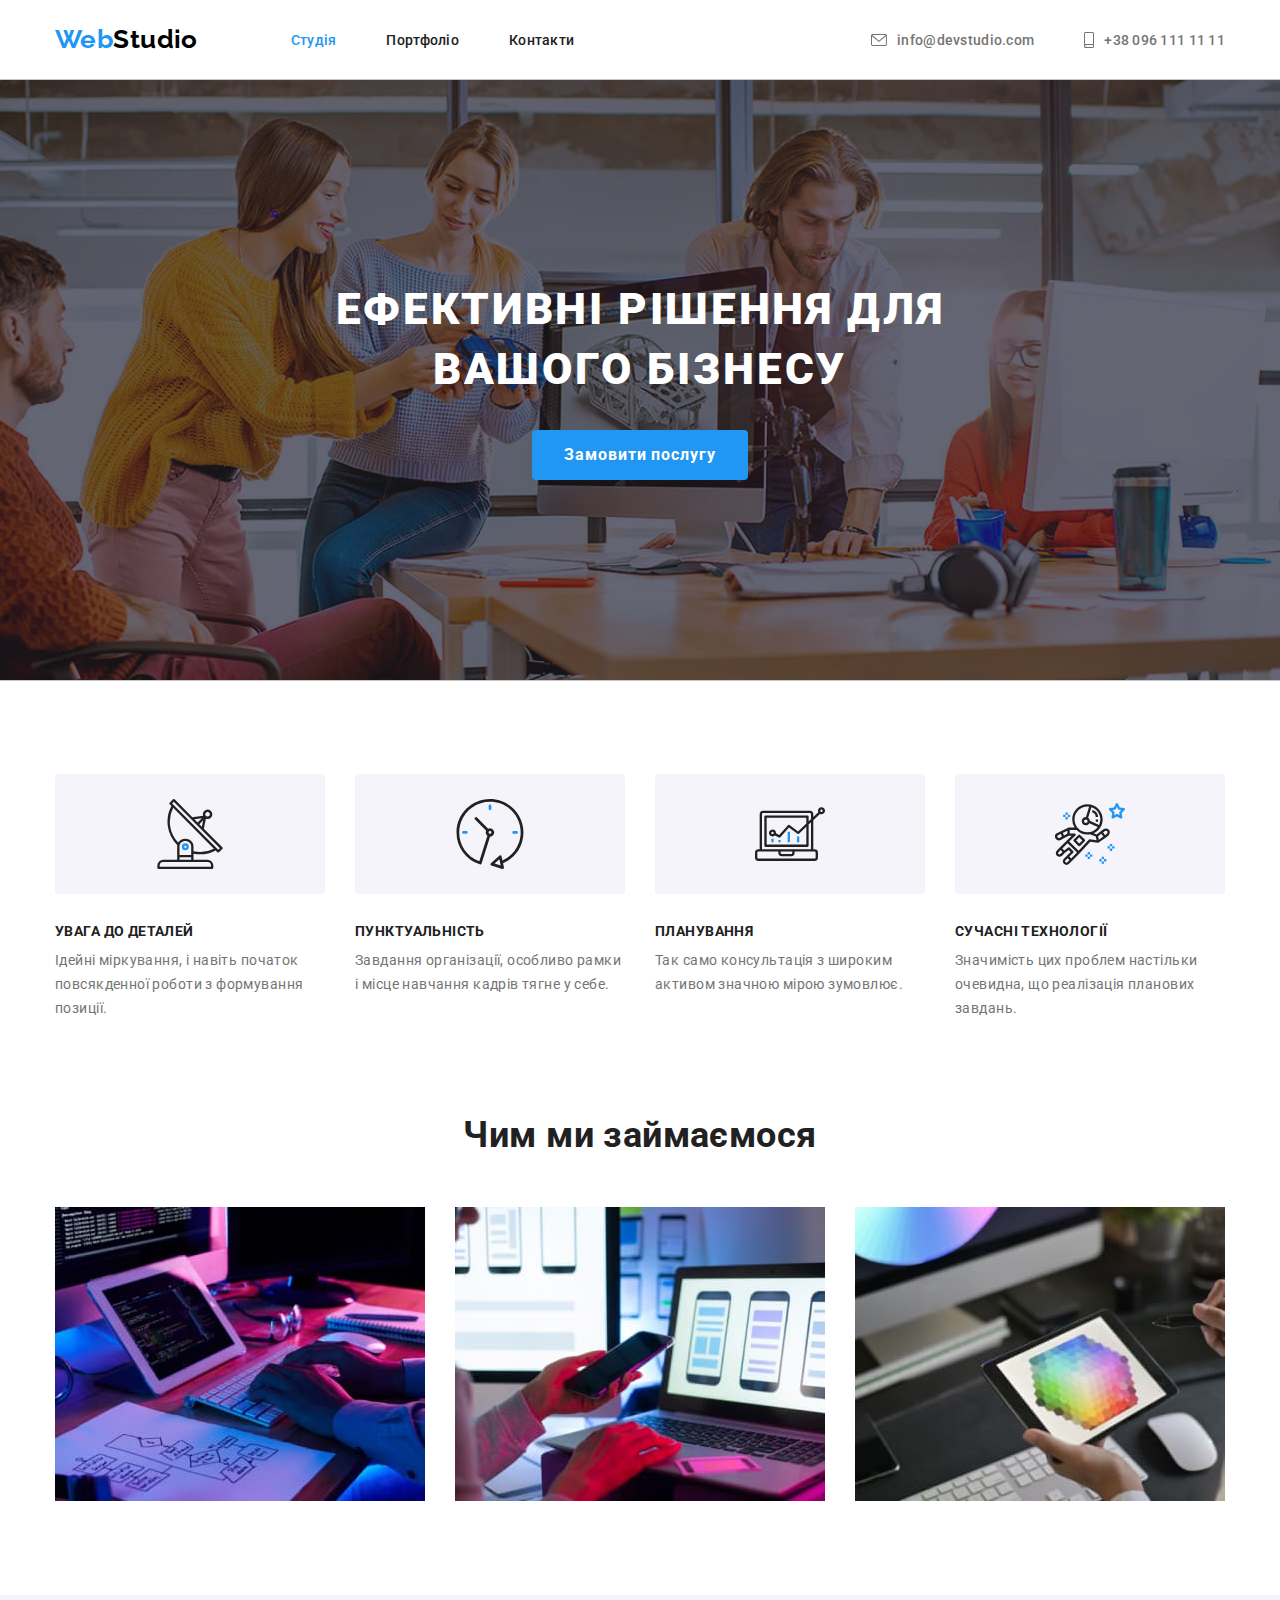
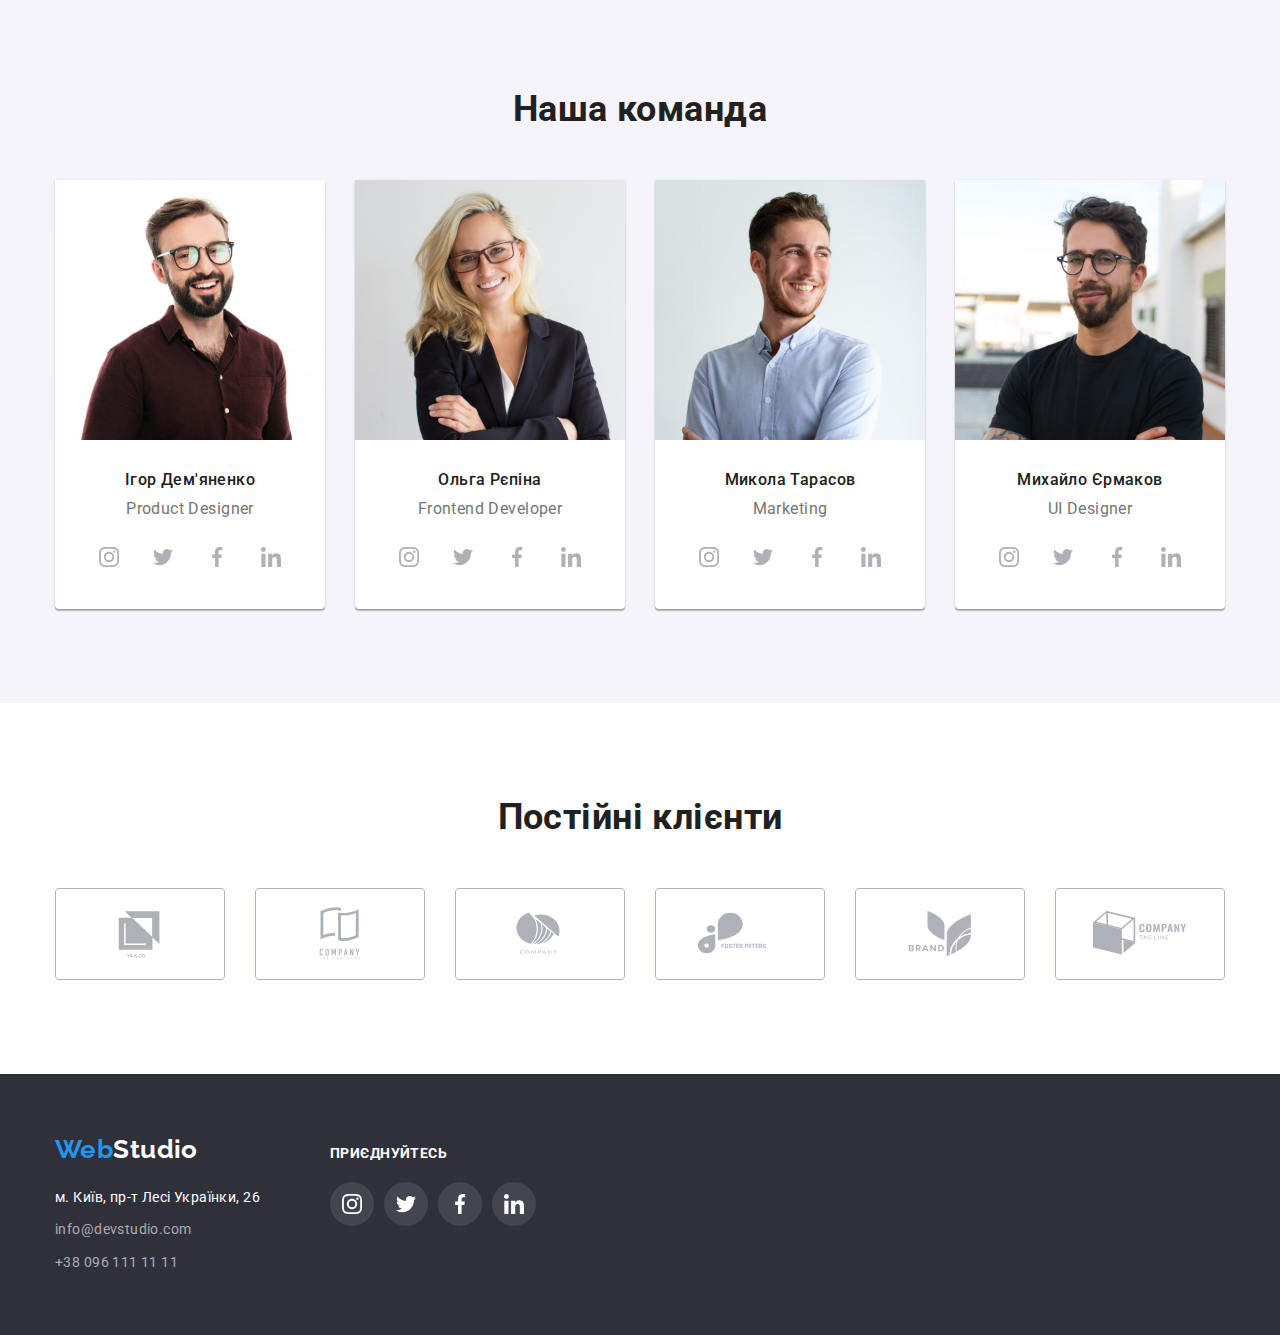
==== index.html @ a5413134 "створив репозиторій ДЗ 5" ====
<!DOCTYPE html>
<html lang="uk">
  <head>
    <meta charset="UTF-8" />
    <meta http-equiv="X-UA-Compatible" content="IE=edge" />
    <meta name="viewport" content="width=device-width, initial-scale=1.0" />
    <title>Document</title>

    <link rel="preconnect" href="https://fonts.googleapis.com" />
    <link rel="preconnect" href="https://fonts.gstatic.com" crossorigin />
    <link
      href="https://fonts.googleapis.com/css2?family=Raleway:wght@700&family=Roboto:wght@400;500;700;900&display=swap"
      rel="stylesheet"
    />
    <link
      rel="stylesheet"
      href="https://cdnjs.cloudflare.com/ajax/libs/modern-normalize/1.1.0/modern-normalize.min.css"
    />
    <link rel="stylesheet" href="./css/styles.css" />
  </head>
  <body>
    <!-- шапка   -->
    <header class="page-header">
      <div class="container main-nav">
        <nav class="page-nav">
          <a href="./index.html" class="logo page-logo">Web<span class="studio">Studio</span></a>
          <ul class="site-nav list">
            <li class="main-list">
              <a href="./index.html" class="link current nav-link">Студія</a>
            </li>
            <li class="main-list">
              <a href="./portfolio.html" class="link nav-link">Портфоліо</a>
            </li>
            <li class="main-list"><a href="./index.html" class="link nav-link">Контакти</a></li>
          </ul>
        </nav>
        <ul class="contact">
          <li class="main-contact">
            <a class="contact-link" href="mailto:info@devstudio.com"
              ><svg class="icon-contact" width="16px" height="12px">
                <use href="./images/symbol-defs.svg#icon-icon-envelope"></use></svg
              >info@devstudio.com</a
            >
          </li>
          <li class="main-contact">
            <a class="contact-link" href="tel:+380961111111">
              <svg class="icon-contact" width="10px" height="16px">
                <use href="./images/symbol-defs.svg#icon-icon-smartphone"></use></svg
              >+38 096 111 11 11</a
            >
          </li>
        </ul>
      </div>
    </header>
    <!-- головне  -->
    <main>
      <section class="hero overlay">
        <div class="container">
          <h1 class="hero-title">Ефективні рішення для вашого бізнесу</h1>
          <button type="button" class="button primary">Замовити послугу</button>
        </div>
      </section>
      <!-- особливості -->
      <section class="section">
        <div class="container">
          <h2 class="visually-hidden">Наші переваги</h2>
          <ul class="feature-list list">
            <li class="title-text">
              <div class="icon-background">
                <svg class="icon-feature" width="70px" height="70px">
                  <use href="./images/symbol-defs.svg#icon-icon-antenna"></use>
                </svg>
              </div>
              <h3 class="title">УВАГА ДО ДЕТАЛЕЙ</h3>
              <p class="text">
                Ідейні міркування, і навіть початок повсякденної роботи з формування позиції.
              </p>
            </li>
            <li class="title-text">
              <div class="icon-background">
                <svg class="icon-feature" width="70px" height="70px">
                  <use href="./images/symbol-defs.svg#icon-icon-clock"></use>
                </svg>
              </div>
              <h3 class="title">ПУНКТУАЛЬНІСТЬ</h3>
              <p class="text">
                Завдання організації, особливо рамки і місце навчання кадрів тягне у себе.
              </p>
            </li>
            <li class="title-text">
              <div class="icon-background">
                <svg class="icon-feature" width="70px" height="70px">
                  <use href="./images/symbol-defs.svg#icon-icon-diagram"></use>
                </svg>
              </div>
              <h3 class="title">ПЛАНУВАННЯ</h3>
              <p class="text">Так само консультація з широким активом значною мірою зумовлює.</p>
            </li>
            <li class="title-text">
              <div class="icon-background">
                <svg class="icon-feature" width="70px" height="70px">
                  <use href="./images/symbol-defs.svg#icon-icon-astronaut"></use>
                </svg>
              </div>
              <h3 class="title">СУЧАСНІ ТЕХНОЛОГІЇ</h3>
              <p class="text">
                Значимість цих проблем настільки очевидна, що реалізація планових завдань.
              </p>
            </li>
          </ul>
        </div>
      </section>

      <!-- чим ми займаємось -->
      <section class="section section-sidebar">
        <div class="container">
          <h2 class="section-title">Чим ми займаємося</h2>
          <ul class="list text-list">
            <li class="list-img">
              <img src="./images/img.jpg" alt="HTML-розмітка всіх елементів макета" width="370" />
            </li>
            <li class="list-img">
              <img src="./images/css.jpg" alt="CSS оформлення зовнішній вигляд." width="370" />
            </li>
            <li class="list-img">
              <img src="./images/js.jpg" alt="завдаєм кольори" width="370" />
            </li>
          </ul>
        </div>
      </section>
      <!-- наша команда -->
      <section class="section team">
        <div class="container">
          <h2 class="section-title">Наша команда</h2>
          <ul class="team-list list">
            <li class="team-text">
              <img src="./images/Product.jpg" alt="Product Designer" width="270" />
              <div class="aside">
                <h3>Ігор Дем'яненко</h3>
                <p>Product Designer</p>
                <ul class="list team-list-link">
                  <li>
                    <a class="team-link" href=""
                      ><svg class="team-svg" width="20" height="20">
                        <use href="./images/symbol-defs.svg#icon-icon-instagram"></use></svg
                    ></a>
                  </li>
                  <li>
                    <a class="team-link" href=""
                      ><svg class="team-svg" width="20" height="20">
                        <use href="./images/symbol-defs.svg#icon-icon-twitter"></use></svg
                    ></a>
                  </li>
                  <li>
                    <a class="team-link" href=""
                      ><svg class="team-svg" width="20" height="20">
                        <use href="./images/symbol-defs.svg#icon-icon-facebook"></use></svg
                    ></a>
                  </li>
                  <li>
                    <a class="team-link" href=""
                      ><svg class="team-svg" width="20" height="20">
                        <use href="./images/symbol-defs.svg#icon-icon-linkedin"></use></svg
                    ></a>
                  </li>
                </ul>
              </div>
            </li>
            <li class="team-text">
              <img src="./images/Frontend.jpg" alt="Frontend Developer" width="270" />
              <div class="aside">
                <h3>Ольга Рєпіна</h3>
                <p>Frontend Developer</p>
                <ul class="list team-list-link">
                  <li>
                    <a class="team-link" href=""
                      ><svg class="team-svg" width="20" height="20">
                        <use href="./images/symbol-defs.svg#icon-icon-instagram"></use></svg
                    ></a>
                  </li>
                  <li>
                    <a class="team-link" href=""
                      ><svg class="team-svg" width="20" height="20">
                        <use href="./images/symbol-defs.svg#icon-icon-twitter"></use></svg
                    ></a>
                  </li>
                  <li>
                    <a class="team-link" href=""
                      ><svg class="team-svg" width="20" height="20">
                        <use href="./images/symbol-defs.svg#icon-icon-facebook"></use></svg
                    ></a>
                  </li>
                  <li>
                    <a class="team-link" href=""
                      ><svg class="team-svg" width="20" height="20">
                        <use href="./images/symbol-defs.svg#icon-icon-linkedin"></use></svg
                    ></a>
                  </li>
                </ul>
              </div>
            </li>
            <li class="team-text">
              <img src="./images/Marketing.jpg" alt="Marketing" width="270" />
              <div class="aside">
                <h3>Микола Тарасов</h3>
                <p>Marketing</p>
                <ul class="list team-list-link">
                  <li>
                    <a class="team-link" href=""
                      ><svg class="team-svg" width="20" height="20">
                        <use href="./images/symbol-defs.svg#icon-icon-instagram"></use></svg
                    ></a>
                  </li>
                  <li>
                    <a class="team-link" href=""
                      ><svg class="team-svg" width="20" height="20">
                        <use href="./images/symbol-defs.svg#icon-icon-twitter"></use></svg
                    ></a>
                  </li>
                  <li>
                    <a class="team-link" href=""
                      ><svg class="team-svg" width="20" height="20">
                        <use href="./images/symbol-defs.svg#icon-icon-facebook"></use></svg
                    ></a>
                  </li>
                  <li>
                    <a class="team-link" href=""
                      ><svg class="team-svg" width="20" height="20">
                        <use href="./images/symbol-defs.svg#icon-icon-linkedin"></use></svg
                    ></a>
                  </li>
                </ul>
              </div>
            </li>
            <li class="team-text">
              <img src="./images/Designer.jpg" alt="UI Designer" width="270" />
              <div class="aside">
                <h3>Михайло Єрмаков</h3>
                <p>UI Designer</p>
                <ul class="list team-list-link">
                  <li>
                    <a class="team-link" href=""
                      ><svg class="team-svg" width="20" height="20">
                        <use href="./images/symbol-defs.svg#icon-icon-instagram"></use></svg
                    ></a>
                  </li>
                  <li>
                    <a class="team-link" href=""
                      ><svg class="team-svg" width="20" height="20">
                        <use href="./images/symbol-defs.svg#icon-icon-twitter"></use></svg
                    ></a>
                  </li>
                  <li>
                    <a class="team-link" href=""
                      ><svg class="team-svg" width="20" height="20">
                        <use href="./images/symbol-defs.svg#icon-icon-facebook"></use></svg
                    ></a>
                  </li>
                  <li>
                    <a class="team-link" href=""
                      ><svg class="team-svg" width="20" height="20">
                        <use href="./images/symbol-defs.svg#icon-icon-linkedin"></use></svg
                    ></a>
                  </li>
                </ul>
              </div>
            </li>
          </ul>
        </div>
      </section>
      <!--постійні клієнти-->
      <section class="section">
        <div class="container">
          <h2 class="section-title">Постійні клієнти</h2>
          <ul class="list svg-logo">
            <li class="svg-logo-list">
              <a class="svg-logo-link" href=""
                ><svg class="icon-svg" width="106px" height="60px">
                  <use href="./images/symbol-defs.svg#icon-icon-Logo"></use>
                </svg>
              </a>
            </li>
            <li class="svg-logo-list">
              <a class="svg-logo-link" href=""
                ><svg class="icon-svg" width="106px" height="60px">
                  <use href="./images/symbol-defs.svg#icon-icon-Logo1"></use>
                </svg>
              </a>
            </li>
            <li class="svg-logo-list">
              <a class="svg-logo-link" href=""
                ><svg class="icon-svg" width="106px" height="60px">
                  <use href="./images/symbol-defs.svg#icon-icon-Logo2"></use>
                </svg>
              </a>
            </li>
            <li class="svg-logo-list">
              <a class="svg-logo-link" href=""
                ><svg class="icon-svg" width="106px" height="60px">
                  <use href="./images/symbol-defs.svg#icon-icon-Logo3"></use>
                </svg>
              </a>
            </li>
            <li class="svg-logo-list">
              <a class="svg-logo-link" href=""
                ><svg class="icon-svg" width="106px" height="60px">
                  <use href="./images/symbol-defs.svg#icon-icon-Logo4"></use>
                </svg>
              </a>
            </li>
            <li class="svg-logo-list">
              <a class="svg-logo-link" href=""
                ><svg class="icon-svg" width="106px" height="60px">
                  <use href="./images/symbol-defs.svg#icon-icon-Logo5"></use>
                </svg>
              </a>
            </li>
          </ul>
        </div>
      </section>
    </main>
    <!-- підвал -->
    <footer class="footer">
      <div class="container footer-container">
        <div class="footer-logo-contact">
          <a href="./index.html" class="logo footer-logo"
            >Web<span class="footer-studio">Studio</span></a
          >
          <address class="footer-list">
            <ul class="list">
              <li class="footer-contact-list">
                <a
                  class="footer-link"
                  href="https://goo.gl/maps/CPtrU1FHBa2aNyZL9"
                  target="_blank"
                  rel="noopener noreferrer nofollow"
                  >м. Київ, пр-т Лесі Українки, 26</a
                >
              </li>
              <li class="footer-contact-list">
                <a class="footer-contact" href="mailto:info@devstudio.com">info@devstudio.com</a>
              </li>
              <li class="footer-contact-list">
                <a class="footer-contact" href="telto:+380961111111">+38 096 111 11 11</a>
              </li>
            </ul>
          </address>
        </div>
        <div class="social">
          <p class="title-svg">приєднуйтесь</p>
          <ul class="list footer-list-link">
            <li class="list-svg">
              <a class="footer-link-svg" href=""
                ><svg class="footer-svg" width="20" height="20">
                  <use href="./images/symbol-defs.svg#icon-icon-instagram"></use></svg
              ></a>
            </li>
            <li class="list-svg">
              <a class="footer-link-svg" href=""
                ><svg class="footer-svg" width="20" height="20">
                  <use href="./images/symbol-defs.svg#icon-icon-twitter"></use></svg
              ></a>
            </li>
            <li class="list-svg">
              <a class="footer-link-svg" href=""
                ><svg class="footer-svg" width="20" height="20">
                  <use href="./images/symbol-defs.svg#icon-icon-facebook"></use></svg
              ></a>
            </li>
            <li class="list-svg">
              <a class="footer-link-svg" href=""
                ><svg class="footer-svg" width="20" height="20">
                  <use href="./images/symbol-defs.svg#icon-icon-linkedin"></use></svg
              ></a>
            </li>
          </ul>
        </div>
      </div>
    </footer>
  </body>
</html>
---- css/styles.css ----
:root {
        --primari-text-color: #212121;
        --title-text-color: #757575;
        --team-text--background: #ffffff;
        --accent-color: #2196f3;
        --primary-bg-color: #ffffff;
        --studio: #000000;
        --background: #f5f4fa;
        --contact: rgb(255, 255, 255, 0.6);
        --heder-footer: #2f303a;
        --border--headr: #ececec;
        --buttun: #188ce8;
        --border--icon: #eeeeee;
        --link-f-in-twit: #afb1b8;
        --outline--background-color: #c4c4c4;}
    *,
    *::before,
    *::after {
    box-sizing: border-box;}
    
body {
    background-color: var(--primary-bg-color);
    color: var(--primari-text-color);
    font-family: Roboto, sans-serif;
    font-size: 14px;
    letter-spacing: 0.03em;}
h1,
h2,
h3,
p {
    margin: 0;}
ul {
    margin: 0;
    padding-left: 0;}
img {
    display: block;
    max-width: 100%;
    height: auto;}
address {
    font-style: normal;
}
.container {
    margin: 0 auto;
    max-width: 1200px;
    padding: 0 15px}

.page-header {
    height: 80px;
    border-bottom: 1px solid var(--border--headr);}
.page-nav,
.main-nav {
    display: flex;
    align-items: center;}
.main-list:not(:last-child) {
    margin-right: 50px;}
.main-contact {
    align-items: center;
    font-style: normal;
    font-weight: 500;
    font-size: 14px;
    line-height: 16px;
    letter-spacing: 0.02em;
}
.main-contact:not(:last-child) {
    margin-right: 50px;
}
.page-logo {
    margin-right: 93px;
    padding-top: 23px;
    padding-bottom: 23px;}
.logo {
    color: var(--accent-color);
    text-decoration: none;
    font-family: 'Raleway', sans-serif;
    font-weight: 700;
    font-size: 26px;
    line-height: 1.2;}
.studio {
    color: var(--studio);
    margin: 0;}

.nav-link {
    font-weight: 500;
    line-height: 1.14;
    letter-spacing: 0.02em;
    padding: 32px 0;}
.site-nav {
    display: flex;
    font-family: 'Roboto';
    font-style: normal;
    font-weight: 500;
    font-size: 14px;
    line-height: 16px;
    letter-spacing: 0.02em;}

.link:hover,
.link:focus {
    color: var(--accent-color);}
.link {
    color: inherit;
    text-decoration: none;}
.link.current {
    color: var(--accent-color);}
.contact {
    display: flex;
    margin-left: auto;
    list-style: none;
}
.contact.list {
    font-weight: 500;
    line-height: 1.14;
    margin-left: auto;
    letter-spacing: 0.02em;}
.list{
    list-style: none;
    margin: 0;
    padding-left: 0;}
.list-img {
    max-width: 1200px;
    height: auto;}
.list-img:not(:last-child) {
    margin-right: 30px;}
.contact-link {
    color: var(--title-text-color);
    text-decoration: none;
    padding: 32px 0;
    display: flex;
    align-items: center;}
.contact-link .icon-contact {
    margin-right: 10px;
    fill: currentColor;}
.contact.list {
    font-weight: 500;
    line-height: 1.14;
    letter-spacing: 0.02em;}

.contact-link:hover,
.contact-link:focus {
    color: var(--accent-color);}
.hero {
    padding-top: 200px;
    padding-bottom: 200px;
    background-color: var(--outline--background-color);}
.hero, .footer {
    background-color: var(--heder-footer);}
.footer{
    padding-top: 60px;
    padding-bottom: 60px;
    background-color: var(--heder-footer);}
.footer-container {
    display: flex;
    align-items: baseline;}
.hero-title {
    color: var(--primary-bg-color);
    font-family: 'Roboto';
    font-weight: 900;
    font-size: 44px;
    line-height: 1.36;
    text-align: center;
    letter-spacing: 0.06em;
    text-transform: uppercase;
    width: 696px;
    margin: 0 auto;
    margin-bottom: 30px;}
.section.portfolio {
    padding: 94px 0;}
.visually-hidden {
    position: absolute;
    width: 1px;
    height: 1px;
    margin: -1px;
    border: 0;
    padding: 0;
    white-space: nowrap;
    clip-path: inset(100%);
    clip: rect(0 0 0 0);
    overflow: hidden;}
.button {
    font-family: 'Roboto';
    cursor: pointer;
    border: 1px solid transparent;
    display: block;
    font-size: 16px;
    text-align: center;
    font-weight: 500;
    margin: 0 auto;
    box-sizing: border-box;}
.button.secodary {
    color: var(--primari-text-color);
    background-color: var(--background);
    padding: 6px 22px;
    line-height: 1.6;
    letter-spacing: 0.03em;
    border-radius: 4px;
    border: none;}
.button-secodary {
    display: flex;
    justify-content: center;
    margin-bottom: 50px;}
.button.btn {
    padding: 6px 25px;}
.button.secodary:hover,
.button.secodary:focus {
    color: var(--primary-bg-color);
    background-color: var(--accent-color);
    box-shadow: 0px 3px 1px rgba(0, 0, 0, 0.1), 0px 1px 2px rgba(0, 0, 0, 0.08),
    0px 2px 2px rgba(0, 0, 0, 0.12);}
.btn-secodary:not(:last-child) {
    margin:0 8px 0 0;}
.button.primary:hover,
.button.primary:focus {
    background: var(--buttun);
    box-shadow: 0 4px 4px rgb(0, 0, 0, 0.15);}
.button.btn {
    padding: 6px 25px;}
.button.primary {
    color: var(--primary-bg-color);
    background-color: var(--accent-color);
    min-width: 216px;
    padding: 10px 32px;
    font-weight: 700;
    line-height: 1.88;
    display: flex;
    border-radius: 4px;
    text-align: center;
    align-items: center;
    letter-spacing: 0.06em;
    border: none;
    justify-content: center;}
.feature-list {
    display: flex;}
.feature-list .text {
    color: var(--title-text-color);
    line-height: 1.7;}
.feature-list .title {
    font-size: 14px;
    font-weight: 700;
    line-height: 1.1;
    text-transform: uppercase;
    margin-bottom: 10px;}
.title-text {
    max-width: 270px;
}
.title-text:not(:last-child) {
    margin-right: 30px;}
.text-list {
    display: flex;}
.section {
    padding-top: 94px;
    padding-bottom: 94px;}
.section-sidebar {
    padding-top: 0;}
.section-title {
    color: var(--primari-text-color);
    font-weight: 700;
    font-size: 36px;
    line-height: 1.16;
    text-align: center;
    margin-bottom: 50px;}
.menu-team {
    padding-bottom: 94px;}
.team {
    background-color: var(--background);}
.team-text {
    background-color: var(--primary-bg-color);
    max-width: 270px;
    display: block;
    box-shadow: 0px 1px 3px rgba(0, 0, 0, 0.12), 0px 1px 1px rgba(0, 0, 0, 0.14),
    0px 2px 1px rgba(0, 0, 0, 0.2);
    border-radius: 0px 0px 4px 4px;}
.team-text:not(:last-child) {
    margin-right: 30px;}
.team-list {
    display: flex;}
.team-list h3 {
    font-family: 'Roboto';
    font-weight: 500;
    font-size: 16px;
    line-height: 1.2;
    margin-bottom: 10px;}
.team-list p {
    color: var(--title-text-color);
    font-size: 16px;
    line-height: 1.2;
    margin-bottom: 16px;}
.aside {
    padding: 30px;
    text-align: center;}
.footer-list {
    font-style: normal;
    margin-top: 20px;}
.team-list-link {
    display: flex;
    justify-content: center;
    gap: 10px;}
.team-link {
    display: flex;
    align-items: center;
    justify-content: center;
    width: 44px;
    height: 44px;
    border-radius: 50%;
    color: var(--link-f-in-twit);}
.team-link:hover,
.team-link:focus {
    color: var(--team-text--background);
    background-color: var(--accent-color);}
.footer-link,
.footer-studio {
    color: var(--primary-bg-color);
    text-decoration: none;}
.footer-contact {
    color: var(--contact);
    text-decoration: none;}
.footer-logo-contact {
    margin-right: 70px;}
.footer .list {
    line-height: 1.7;}
.footer-list-link {
    display: flex;}

.footer-link:hover,
.footer-link:focus {
    color: var(--accent-color);}
.footer-contact-list:not(:last-child) {
    margin-bottom: 9px;}
.footer-contact {
    color: var(--contact);
    text-decoration: none;}
.footer-contact:hover,
.footer-contact:focus {
    color: var(--accent-color);}
.sidebar {
    display: flex;
    flex-wrap: wrap;}
.sidebar a {
    color: var(--primari-text-color);
    text-decoration: none;}
.sidebar h2 {
    font-weight: 700;
    font-size: 18px;
    line-height: 2;
    letter-spacing: 0.06em;}
.sidebar p {
    color: var(--title-text-color);
    font-size: 16px;
    line-height: 1.9;
    font-family: 'Roboto';
    font-style: normal;
    font-weight: 400;
    line-height: 30px;
    letter-spacing: 0.03em;}
.sidebar-list {
    width: calc((100% - 60px) / 3);
    margin-right: 30px;
    margin-bottom: 30px;}
.sidebar-list:nth-child(3n) {
    margin-right: 0;}
.sidebar-list:nth-last-child(-n + 3) {
    margin-bottom: 0;}
.sidebar-text {
    padding: 20px 24px;
    border-right: 1px solid var(--border--icon);
    border-left: 1px solid var(--border--icon);
    border-bottom: 1px solid var(--border--icon);}
.sidebar-text h2 {
    margin-bottom: 4px;
    font-family: 'Roboto';
    font-style: normal;
    font-weight: 700;
    font-size: 18px;
    line-height: 36px;
    letter-spacing: 0.06em;}


/* ===SVG===*/

.overlay {
    max-width: 1600px;
    height: 600px;
    margin-left: auto;
    margin-right: auto;
    outline: 1px solid var(--outline--background-color);
    background-image: linear-gradient(to right, rgba(47, 48, 58, 0.4), rgba(47, 48, 58, 0.4)),
        url('../images/hero.jpg');
    background-repeat: no-repeat;
    background-position: center;
    background-size: cover;
}
.icon-background {
    display: inline-flex;
    width: 270px;
    height: 120px;
    border-radius: 4px;
    background-color: var(--background);
    margin-bottom: 30px;
    align-items: center;
    justify-content: center;
    background-position: center;}

.icon-feature {
    background-repeat: no-repeat;
    background-size: contain;}

.team-svg {
    fill: currentColor;}
.svg-logo {
    display: flex;}
.svg-logo-list:not(:last-child) {
    width: calc((100% - 150px) / 6);
    margin-right: 30px;
}

.svg-logo-link {
    display: flex;
    align-items: center;
    justify-content: center;
    width: 170px;
    height: 92px;
    border: 1px solid var(--link-f-in-twit);
    border-radius: 4px;
    color: var(--link-f-in-twit);}

.icon-svg {
    fill: currentColor;}

.svg-logo-link:hover,
.svg-logo-link:focus {
    color: var(--accent-color);
    border: 1px solid var(--accent-color);}

.title-svg {
    font-weight: 700;
    font-size: 14px;
    line-height: 1.14;
    letter-spacing: 0.03em;
    text-transform: uppercase;
    margin-bottom: 20px;
    color: var(--primary-bg-color);}

.list-svg:not(:last-child) {
    margin-right: 10px;}

.footer-link-svg {
    display: flex;
    align-items: center;
    justify-content: center;
    width: 44px;
    height: 44px;
    border-radius: 50%;
    color: var(--primary-bg-color);
    background-color: rgba(255, 255, 255, 0.1);}

.footer-link-svg:hover,
.footer-link-svg:focus {
    background-color: var(--accent-color);}
.footer-cont-list {
    margin-top: 20px;}

.footer-svg {
    fill: currentColor;}

.portfolio-link {
    color: var(--primari-text-color);
    text-decoration: none;}
.portfolio-link:hover,
.portfolio-link:focus {
    display: block;
    box-shadow: 0px 1px 1px rgba(0, 0, 0, 0.12), 0px 4px 4px rgba(0, 0, 0, 0.06),
    1px 4px 6px rgba(0, 0, 0, 0.16);}
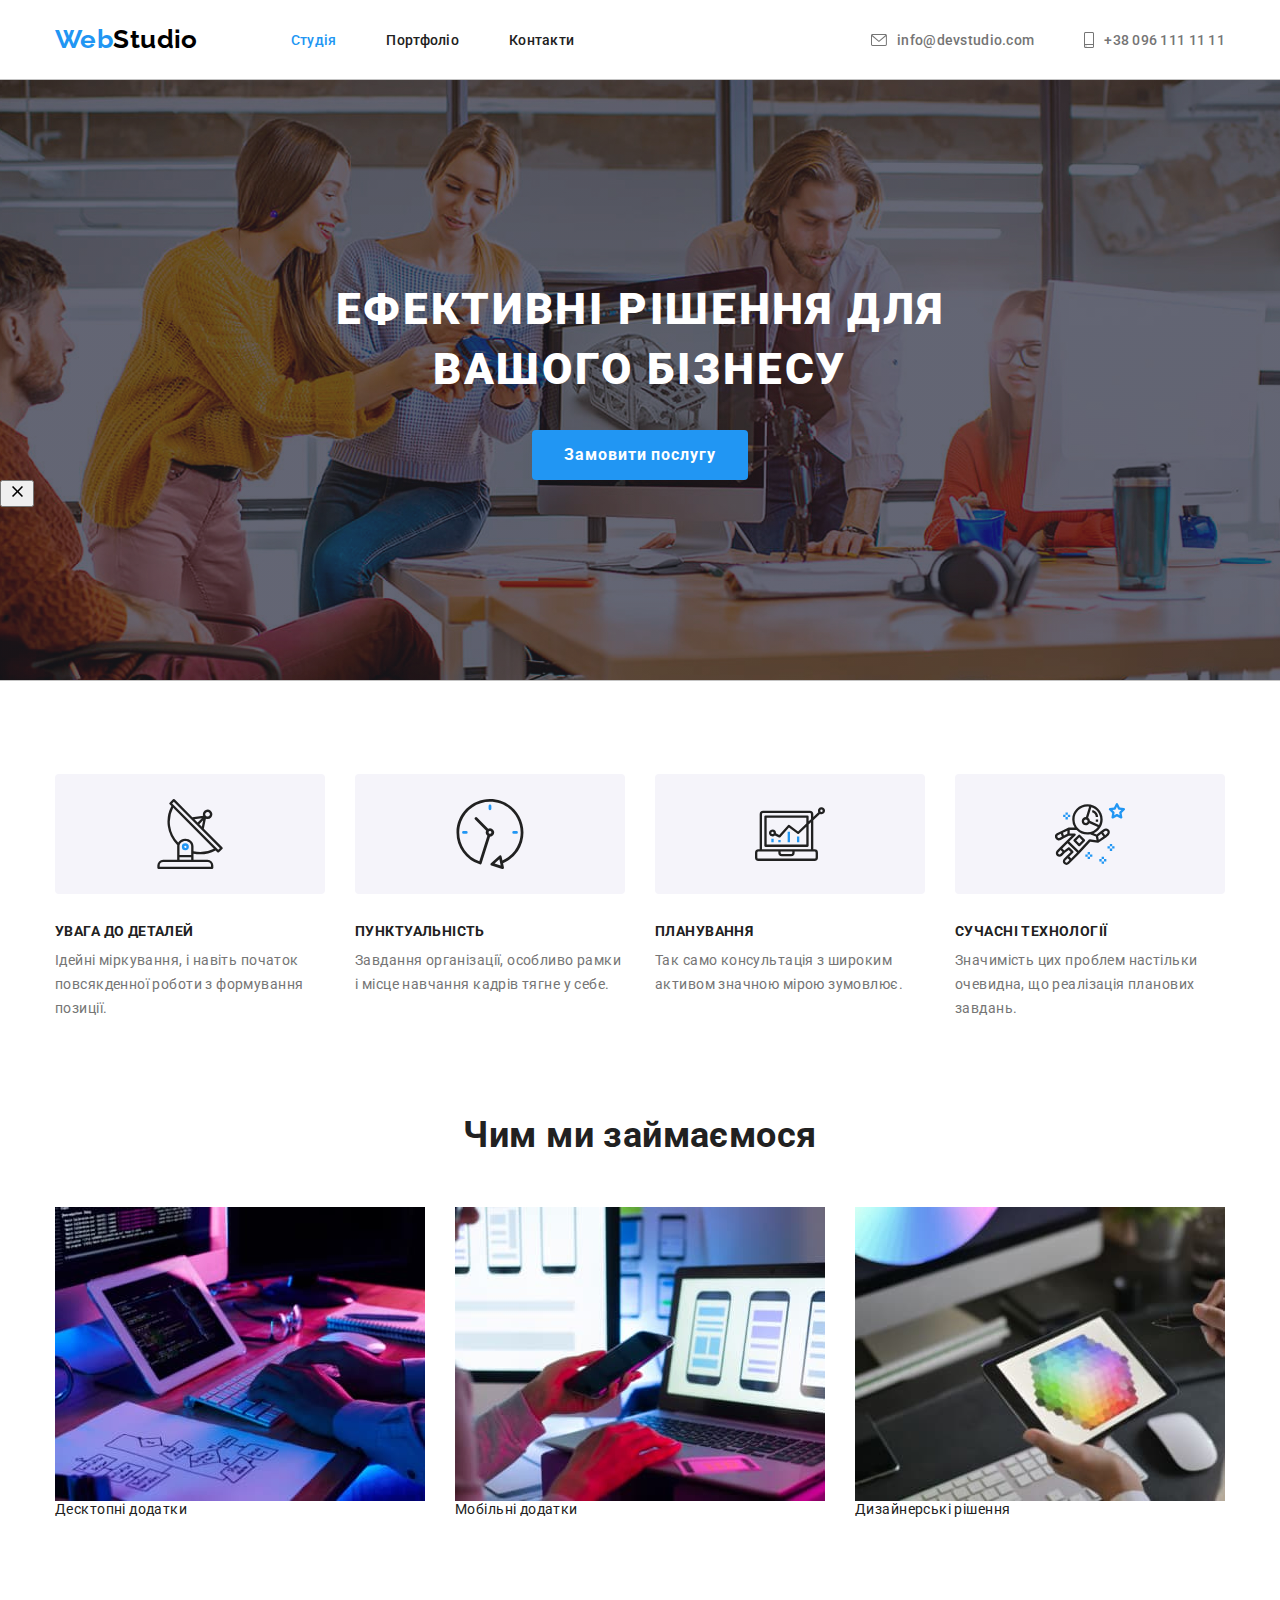
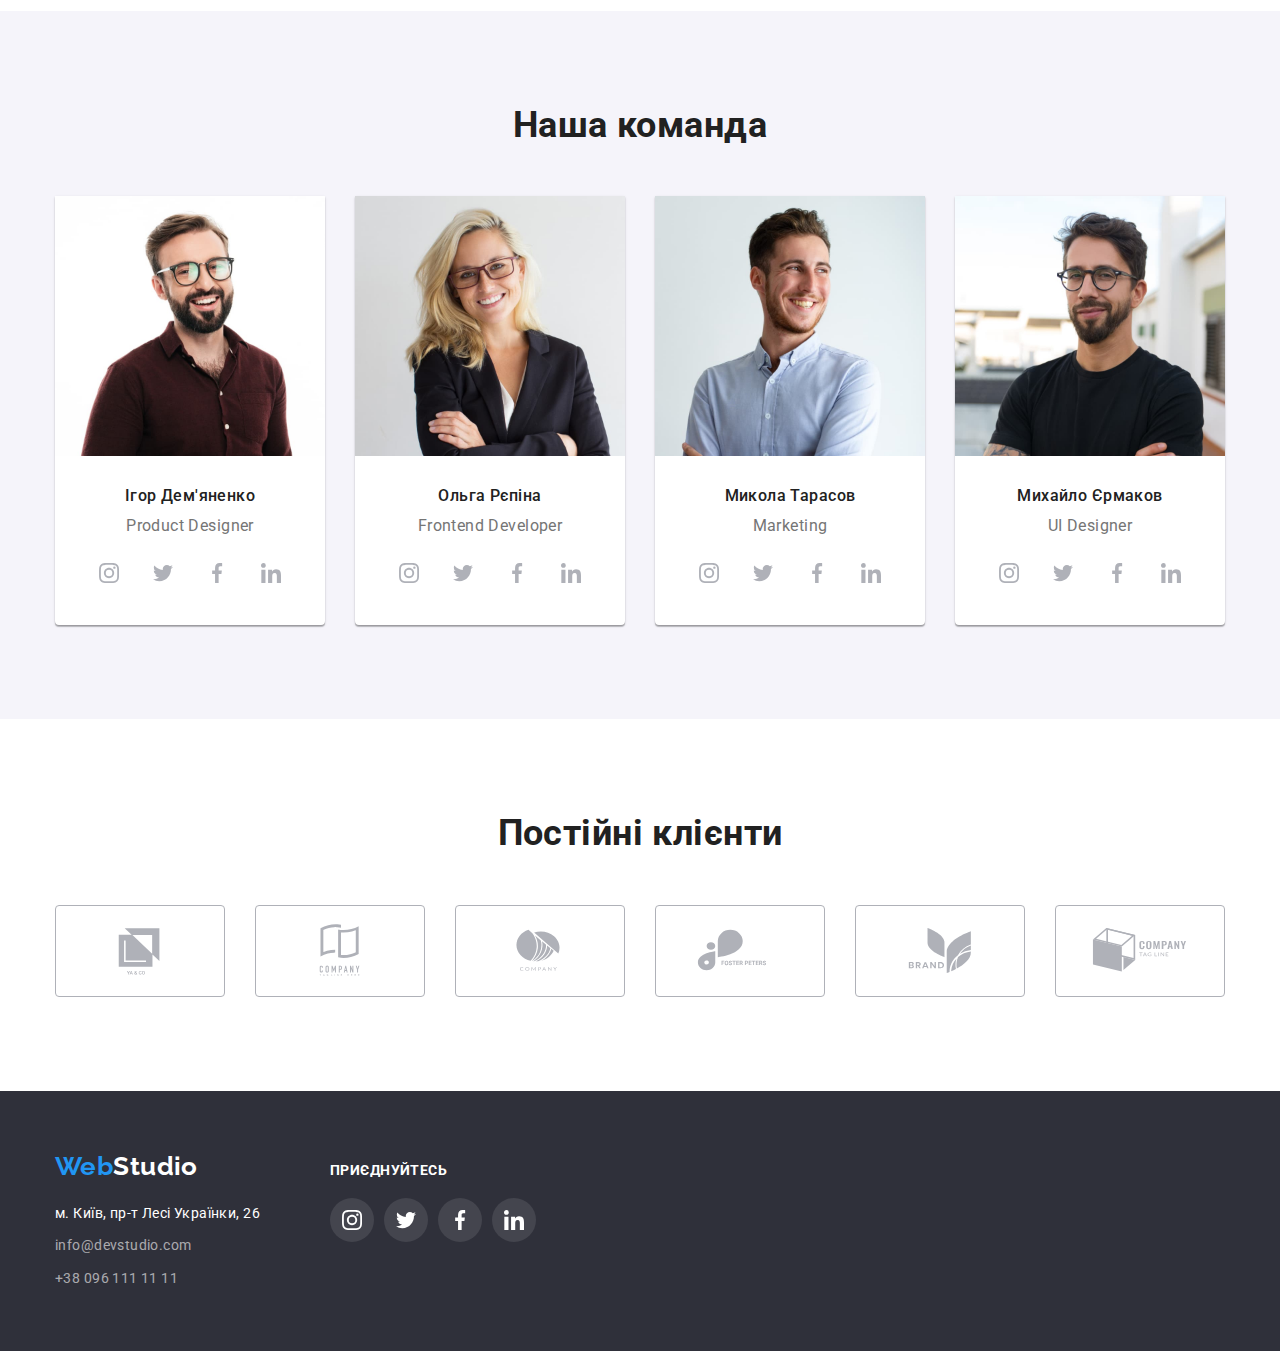
==== commit 8bbf40b1: "робота продовжується" ====
--- a/index.html
+++ b/index.html
@@ -57,7 +57,17 @@
       <section class="hero overlay">
         <div class="container">
           <h1 class="hero-title">Ефективні рішення для вашого бізнесу</h1>
-          <button type="button" class="button primary">Замовити послугу</button>
+          <button data-modal-open type="button" class="button primary">Замовити послугу</button>
+        </div>
+        <div class="backdrop is-hidden" data-modal>
+          <div class="modal">
+            <button data-modal-close type="button" class="btn-close">
+              <svg class="icon-close" width="18px" height="18px">
+                <use href="./images/symbol-defs.svg#icon-close-black-18dp"></use>
+              </svg>
+            </button>
+            <p></p>
+          </div>
         </div>
       </section>
       <!-- особливості -->
@@ -117,13 +127,22 @@
           <h2 class="section-title">Чим ми займаємося</h2>
           <ul class="list text-list">
             <li class="list-img">
-              <img src="./images/img.jpg" alt="HTML-розмітка всіх елементів макета" width="370" />
+              <div class="sidebar-position">
+                <img src="./images/img.jpg" alt="HTML-розмітка всіх елементів макета" width="370" />
+                <p class="sidebar-text-img">Десктопні додатки</p>
+              </div>
             </li>
             <li class="list-img">
-              <img src="./images/css.jpg" alt="CSS оформлення зовнішній вигляд." width="370" />
+              <div class="sidebar-position">
+                <img src="./images/css.jpg" alt="CSS оформлення зовнішній вигляд." width="370" />
+                <p class="sidebar-text-img">Мобільні додатки</p>
+              </div>
             </li>
             <li class="list-img">
-              <img src="./images/js.jpg" alt="завдаєм кольори" width="370" />
+              <div class="sidebar-position">
+                <img src="./images/js.jpg" alt="завдаєм кольори" width="370" />
+                <p class="sidebar-text-img">Дизайнерські рішення</p>
+              </div>
             </li>
           </ul>
         </div>
@@ -377,5 +396,6 @@
         </div>
       </div>
     </footer>
+    <script src="./js/modal.js"></script>
   </body>
 </html>
--- a/css/styles.css
+++ b/css/styles.css
@@ -470,4 +470,8 @@
     1px 4px 6px rgba(0, 0, 0, 0.16);}
 
 
-
+/* ======== модальне вікно ======== */
+
+
+
+
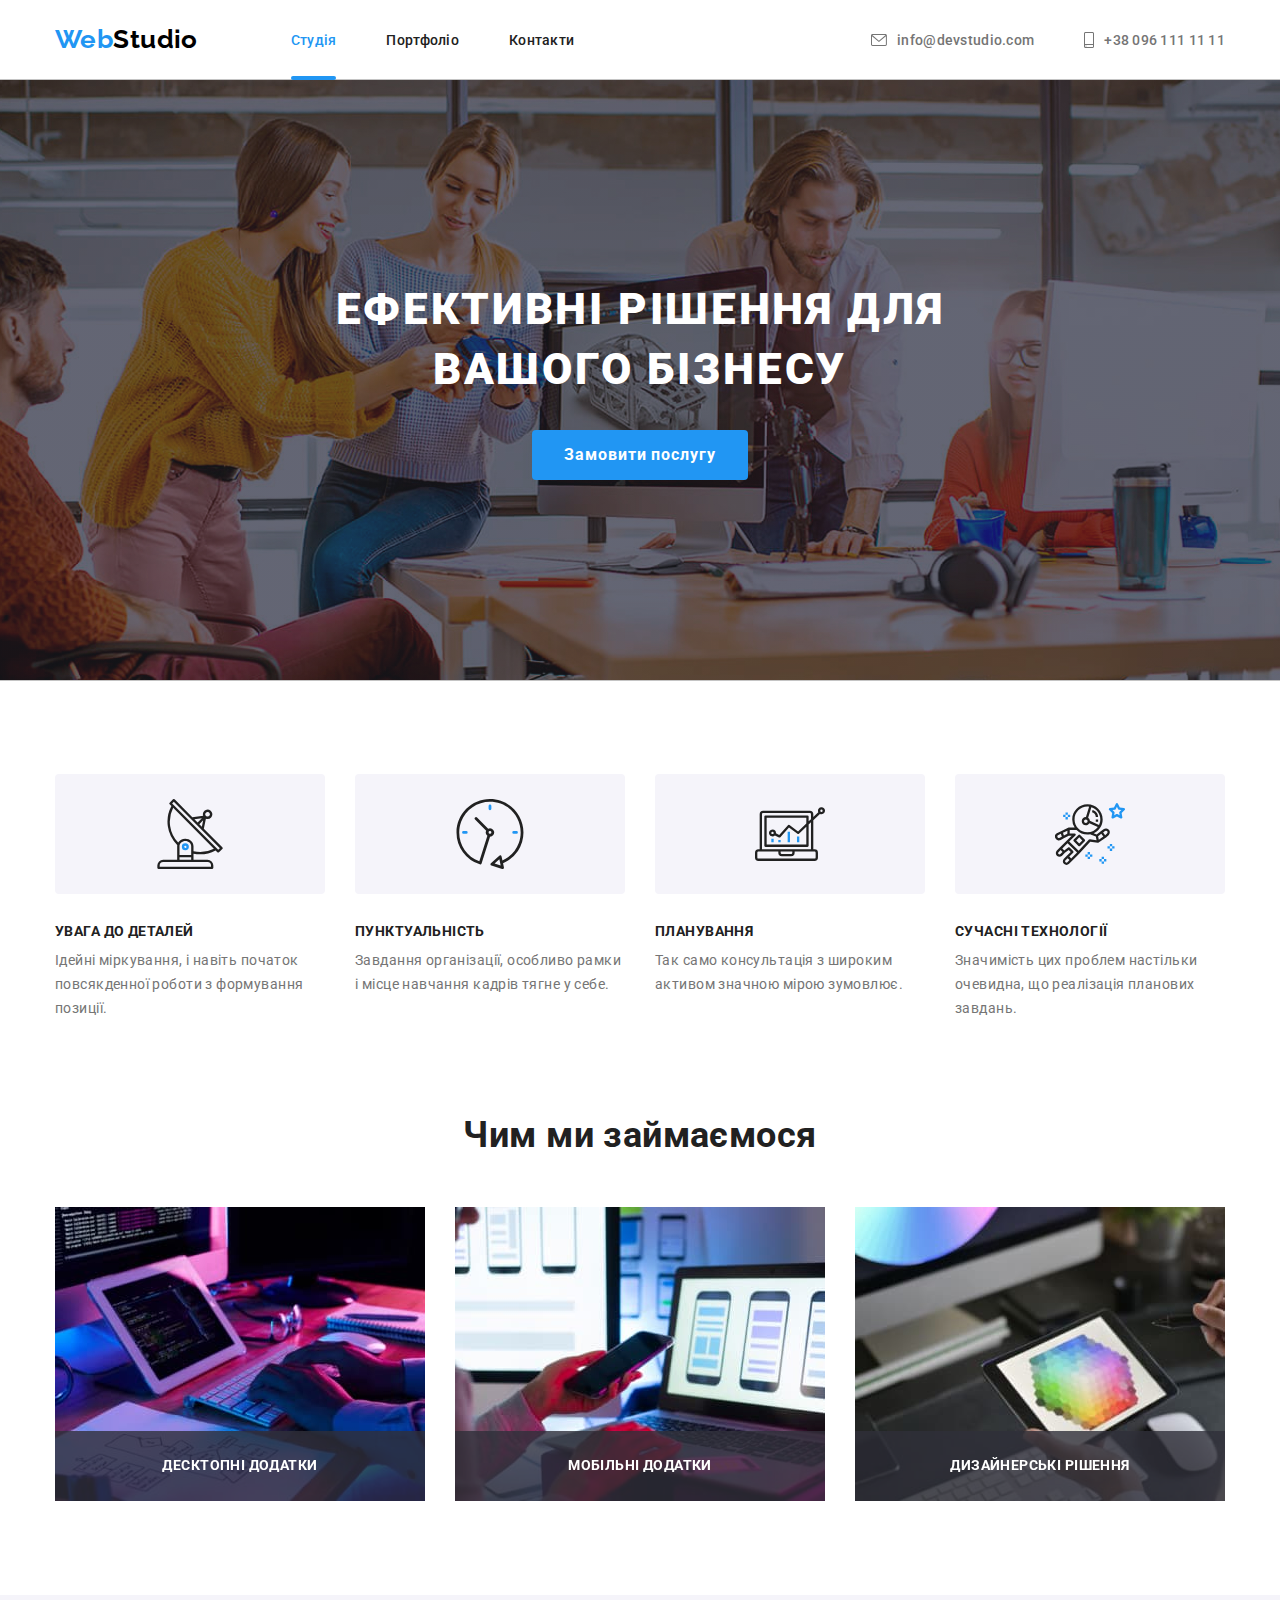
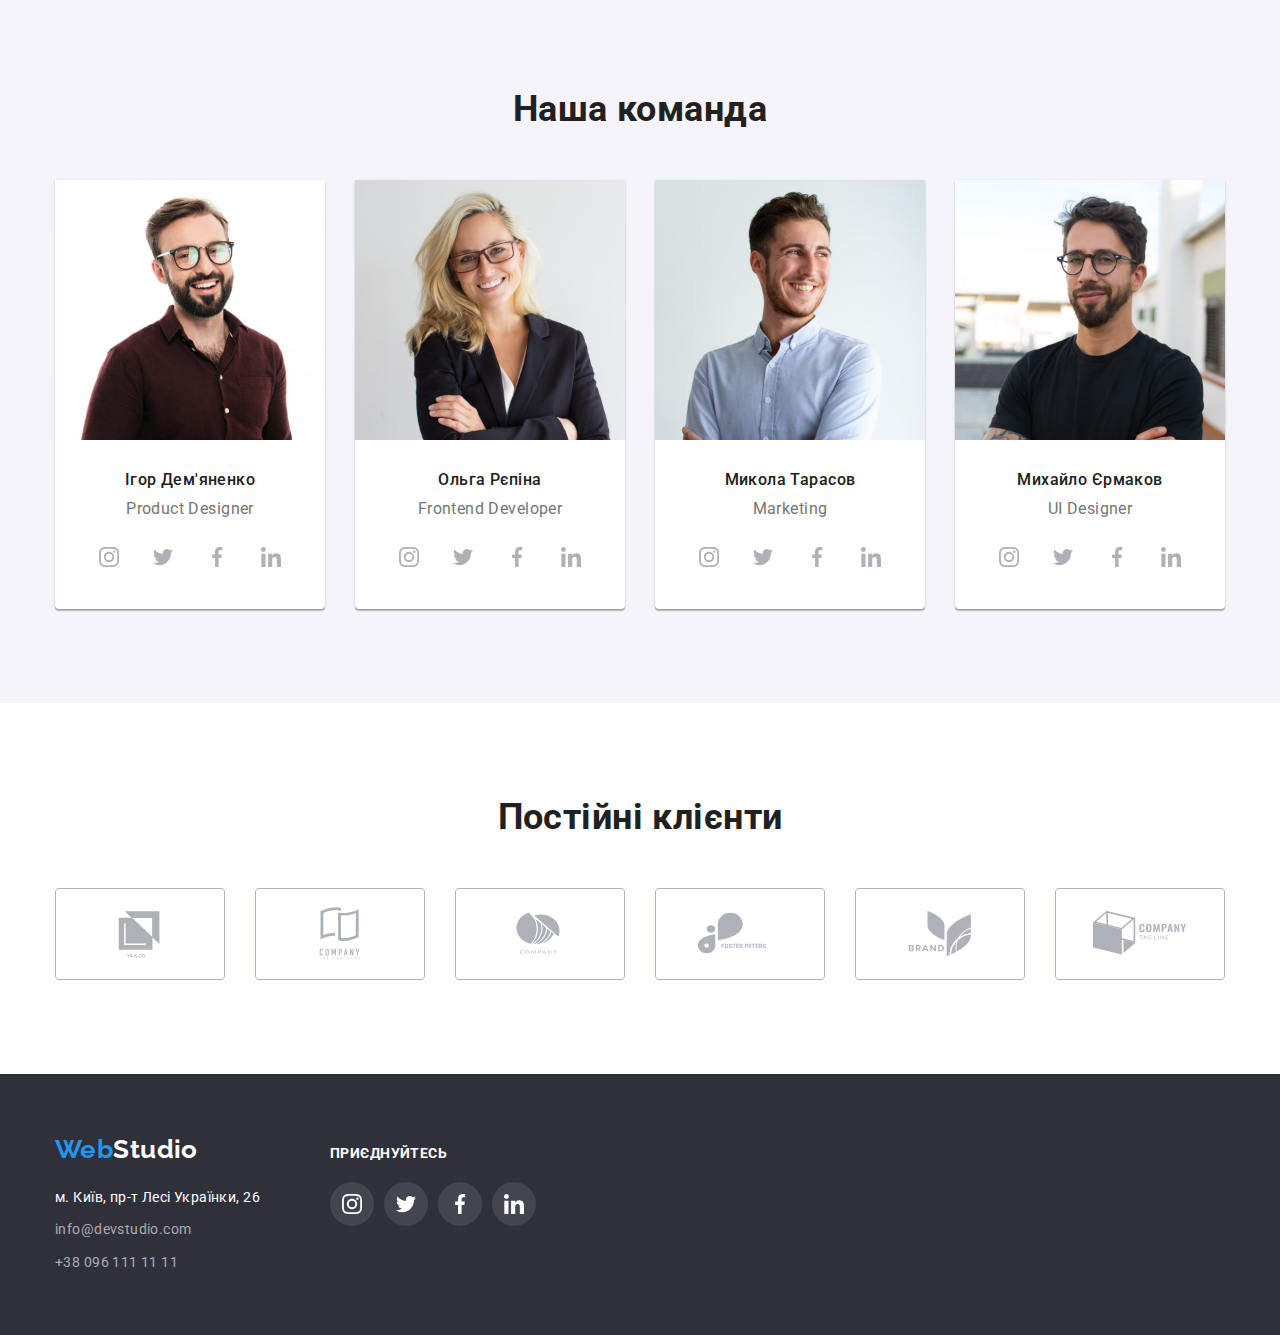
==== commit dacaea1c: "помилки з модальним вікном" ====
--- a/index.html
+++ b/index.html
@@ -396,6 +396,6 @@
         </div>
       </div>
     </footer>
-    <script src="./js/modal.js"></script>
+    <script src="./java-script/modal.js"></script>
   </body>
 </html>
--- a/css/styles.css
+++ b/css/styles.css
@@ -37,8 +37,8 @@
     max-width: 100%;
     height: auto;}
 address {
-    font-style: normal;
-}
+    font-style: normal;}
+    
 .container {
     margin: 0 auto;
     max-width: 1200px;
@@ -51,6 +51,7 @@
 .main-nav {
     display: flex;
     align-items: center;}
+
 .main-list:not(:last-child) {
     margin-right: 50px;}
 .main-contact {
@@ -59,11 +60,9 @@
     font-weight: 500;
     font-size: 14px;
     line-height: 16px;
-    letter-spacing: 0.02em;
-}
+    letter-spacing: 0.02em;}
 .main-contact:not(:last-child) {
-    margin-right: 50px;
-}
+    margin-right: 50px;}
 .page-logo {
     margin-right: 93px;
     padding-top: 23px;
@@ -80,10 +79,28 @@
     margin: 0;}
 
 .nav-link {
+    position: relative;
     font-weight: 500;
     line-height: 1.14;
     letter-spacing: 0.02em;
-    padding: 32px 0;}
+    padding: 32px 0;
+    transition: color 250ms cubic-bezier(0.4, 0, 0.2, 1);}
+
+.nav-link.current::after {
+    position: absolute;
+    content: '';
+    left: 0;
+    bottom: 0;
+    display: block;
+    width: 100%;
+    height: 4px;
+    background-color: var(--accent-color);
+    border-radius: 2px;
+    transform: scaleX(1);}
+
+.nav-link:hover::after,
+.nav-link:focus::after {
+    transform: scaleX(1);}
 .site-nav {
     display: flex;
     font-family: 'Roboto';
@@ -125,7 +142,8 @@
     text-decoration: none;
     padding: 32px 0;
     display: flex;
-    align-items: center;}
+    align-items: center;
+    transition: color 250ms cubic-bezier(0.4, 0, 0.2, 1);}
 .contact-link .icon-contact {
     margin-right: 10px;
     fill: currentColor;}
@@ -192,7 +210,9 @@
     line-height: 1.6;
     letter-spacing: 0.03em;
     border-radius: 4px;
-    border: none;}
+    border: none;
+    transition: background-color 250ms cubic-bezier(0.4, 0, 0.2, 1),
+            color 250ms cubic-bezier(0.4, 0, 0.2, 1), box-shadow 250ms cubic-bezier(0.4, 0, 0.2, 1);}
 .button-secodary {
     display: flex;
     justify-content: center;
@@ -226,7 +246,9 @@
     align-items: center;
     letter-spacing: 0.06em;
     border: none;
-    justify-content: center;}
+    justify-content: center;
+    transition: background-color 250ms cubic-bezier(0.4, 0, 0.2, 1),
+    box-shadow 250ms cubic-bezier(0.4, 0, 0.2, 1);}
 .feature-list {
     display: flex;}
 .feature-list .text {
@@ -300,7 +322,9 @@
     width: 44px;
     height: 44px;
     border-radius: 50%;
-    color: var(--link-f-in-twit);}
+    color: var(--link-f-in-twit);
+    transition: background-color 250ms cubic-bezier(0.4, 0, 0.2, 1),
+    color 250ms cubic-bezier(0.4, 0, 0.2, 1);}
 .team-link:hover,
 .team-link:focus {
     color: var(--team-text--background);
@@ -308,10 +332,12 @@
 .footer-link,
 .footer-studio {
     color: var(--primary-bg-color);
-    text-decoration: none;}
+    text-decoration: none;
+    transition: color 250ms cubic-bezier(0.4, 0, 0.2, 1)}
 .footer-contact {
     color: var(--contact);
-    text-decoration: none;}
+    text-decoration: none;
+    transition: color 250ms cubic-bezier(0.4, 0, 0.2, 1)}
 .footer-logo-contact {
     margin-right: 70px;}
 .footer .list {
@@ -322,6 +348,7 @@
 .footer-link:hover,
 .footer-link:focus {
     color: var(--accent-color);}
+
 .footer-contact-list:not(:last-child) {
     margin-bottom: 9px;}
 .footer-contact {
@@ -408,8 +435,7 @@
     display: flex;}
 .svg-logo-list:not(:last-child) {
     width: calc((100% - 150px) / 6);
-    margin-right: 30px;
-}
+    margin-right: 30px;}
 
 .svg-logo-link {
     display: flex;
@@ -419,7 +445,8 @@
     height: 92px;
     border: 1px solid var(--link-f-in-twit);
     border-radius: 4px;
-    color: var(--link-f-in-twit);}
+    color: var(--link-f-in-twit);
+    transition: color 250ms cubic-bezier(0.4, 0, 0.2, 1), border 250ms cubic-bezier(0.4, 0, 0.2, 1);}
 
 .icon-svg {
     fill: currentColor;}
@@ -449,7 +476,8 @@
     height: 44px;
     border-radius: 50%;
     color: var(--primary-bg-color);
-    background-color: rgba(255, 255, 255, 0.1);}
+    background-color: rgba(255, 255, 255, 0.1);
+    transition: background-color 250ms cubic-bezier(0.4, 0, 0.2, 1);}
 
 .footer-link-svg:hover,
 .footer-link-svg:focus {
@@ -462,7 +490,8 @@
 
 .portfolio-link {
     color: var(--primari-text-color);
-    text-decoration: none;}
+    text-decoration: none;
+    transition: transform 250ms cubic-bezier(0.4, 0, 0.2, 1);}
 .portfolio-link:hover,
 .portfolio-link:focus {
     display: block;
@@ -470,8 +499,90 @@
     1px 4px 6px rgba(0, 0, 0, 0.16);}
 
 
-/* ======== модальне вікно ======== */
-
-
-
-
+/* =====модальне вікно===== */
+
+.sidebar-position {
+    position: relative;}
+
+.sidebar-text-img {
+    font-weight: 700;
+    line-height: 1.14;
+    display: flex;
+    position: absolute;
+    width: 100%;
+    height: 70px;
+    left: 0;
+    bottom: 0;
+    justify-content: center;
+    align-items: center;
+    text-transform: uppercase;
+    color: var(--team-text--background);
+    background: rgba(47, 48, 58, 0.8);}
+
+.portfolio-overlay .portfolio-actions {
+    font-size: 18px;
+    line-height: 1.56;
+    padding: 63px 24px;
+    color: #ffffff;}
+
+.portfolio-thumb {
+    position: relative;
+    overflow: hidden;}
+
+.portfolio-overlay {
+    display: inline-block;
+    position: absolute;
+    content: '';
+    top: 0;
+    left: 0;
+    width: 100%;
+    height: 100%;
+    background-color: rgba(33, 150, 243, 0.9);
+    transform: translateY(100%);
+    transition: transform 250ms cubic-bezier(0.4, 0, 0.2, 1);}
+
+.portfolio-link:hover .portfolio-overlay {
+    transform: translateY(0);}
+
+.modal {
+    position: absolute;
+    top: 50%;
+    left: 50%;
+    transform: translate(-50%, -50%);
+    min-width: 528px;
+    min-height: 581px;
+    padding: 15px;
+    background-color: var(--primary-bg-color);
+    box-shadow: 0px 1px 3px rgba(0, 0, 0, 0.12), 0px 1px 1px rgba(0, 0, 0, 0.14),
+        0px 2px 1px rgba(0, 0, 0, 0.2);
+    border-radius: 4px;}
+
+.backdrop {
+    position: fixed;
+    overflow: visible;
+    top: 0;
+    left: 0;
+    width: 100%;
+    height: 100%;
+    background: rgba(0, 0, 0, 0.2);}
+
+.backdrop.is-hidden {
+    opacity: 0;
+    pointer-events: none;}
+
+.btn-close {
+    position: absolute;
+    display: flex;
+    top: 8px;
+    right: 8px;
+    width: 30px;
+    height: 30px;
+    border-radius: 50%;
+    align-items: center;
+    justify-content: center;
+    color: var(--studio);
+    background: var(--primary-bg-color);
+    border: 1px solid rgba(0, 0, 0, 0.1);}
+
+.icon-close {
+    fill: currentColor;}
